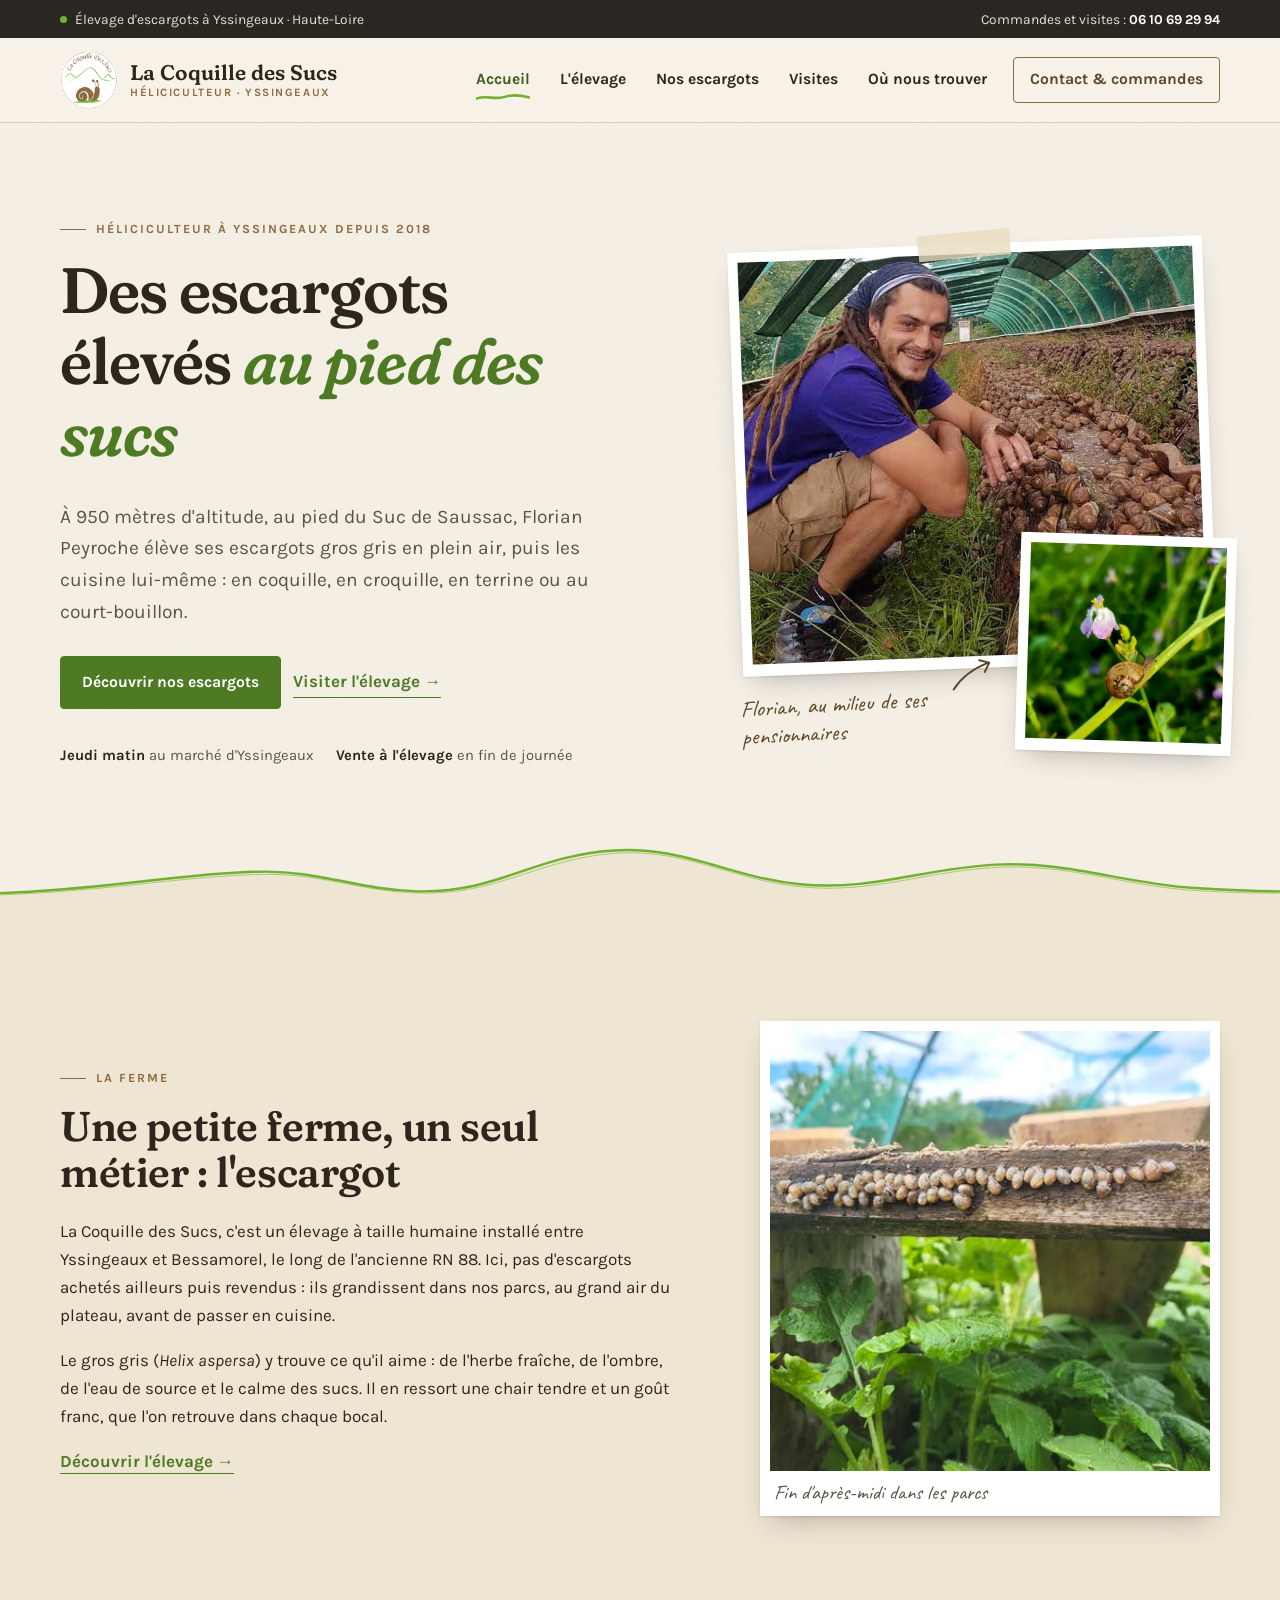
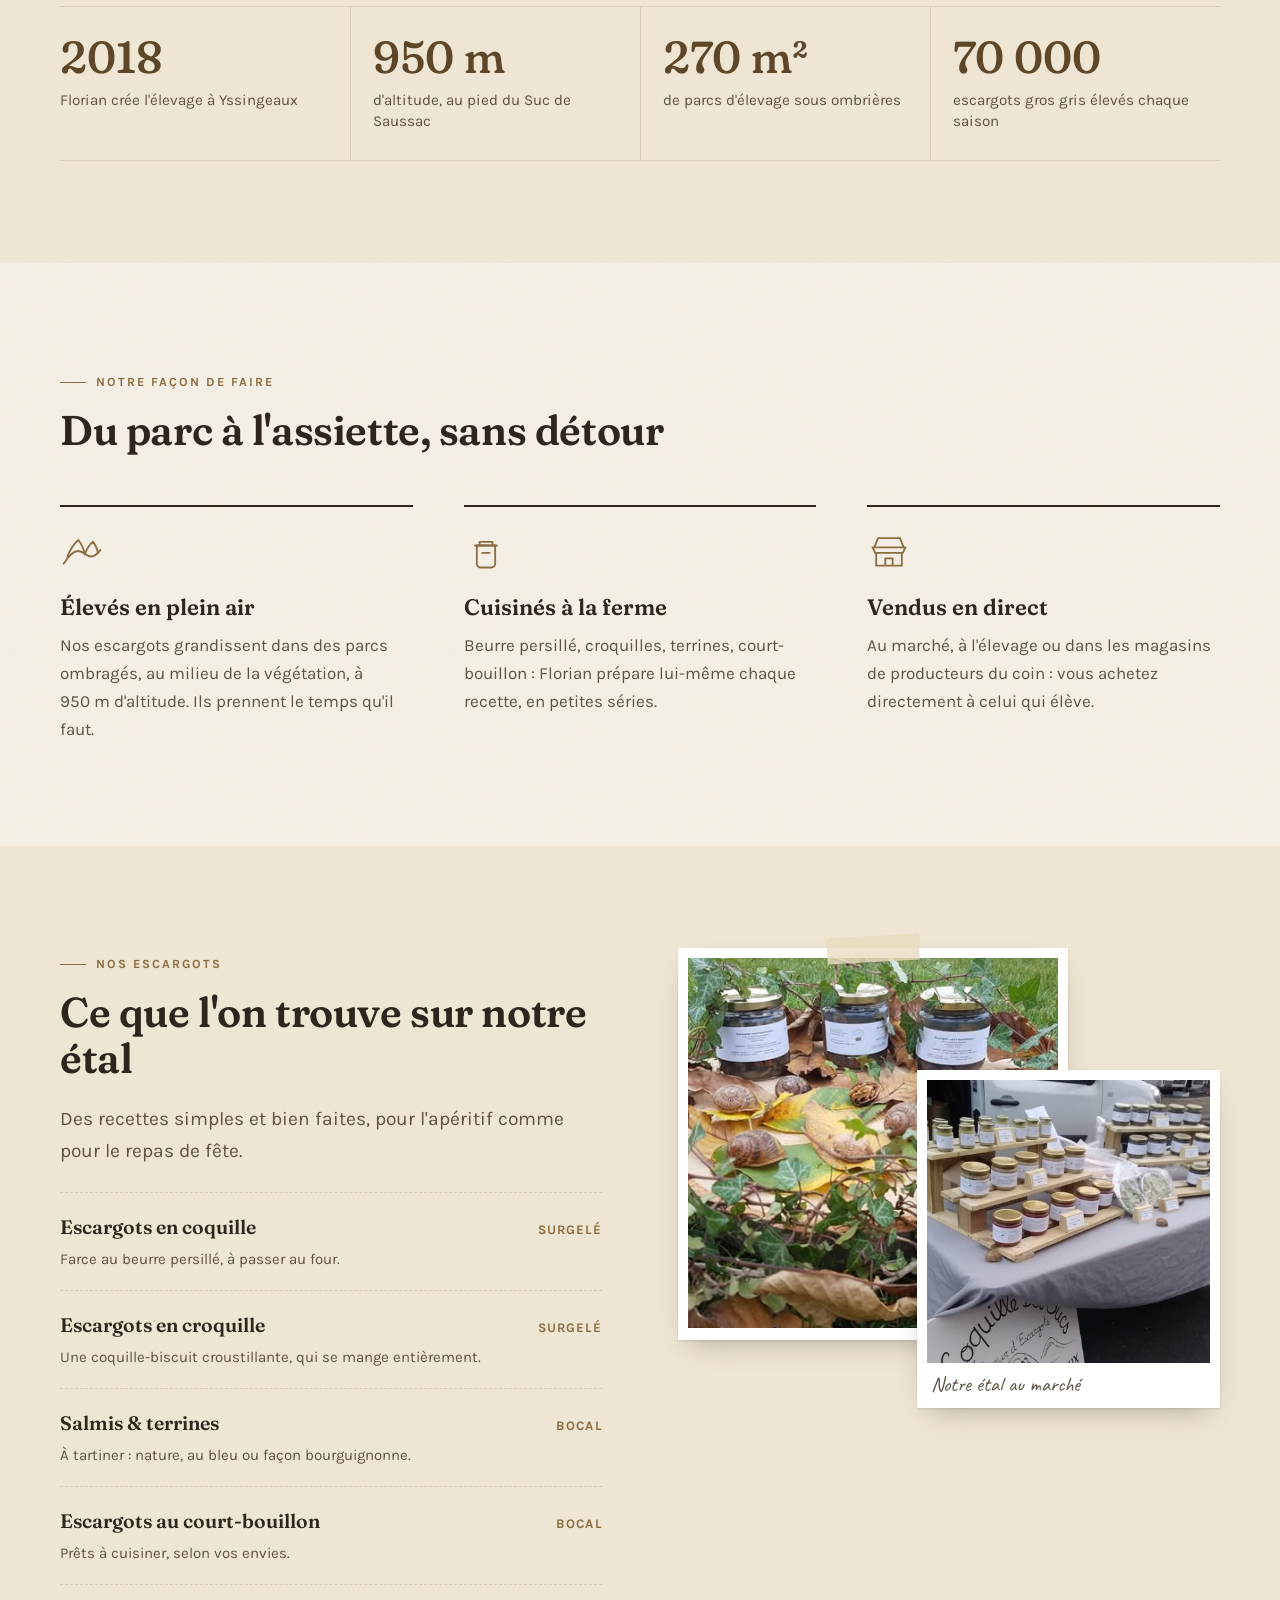
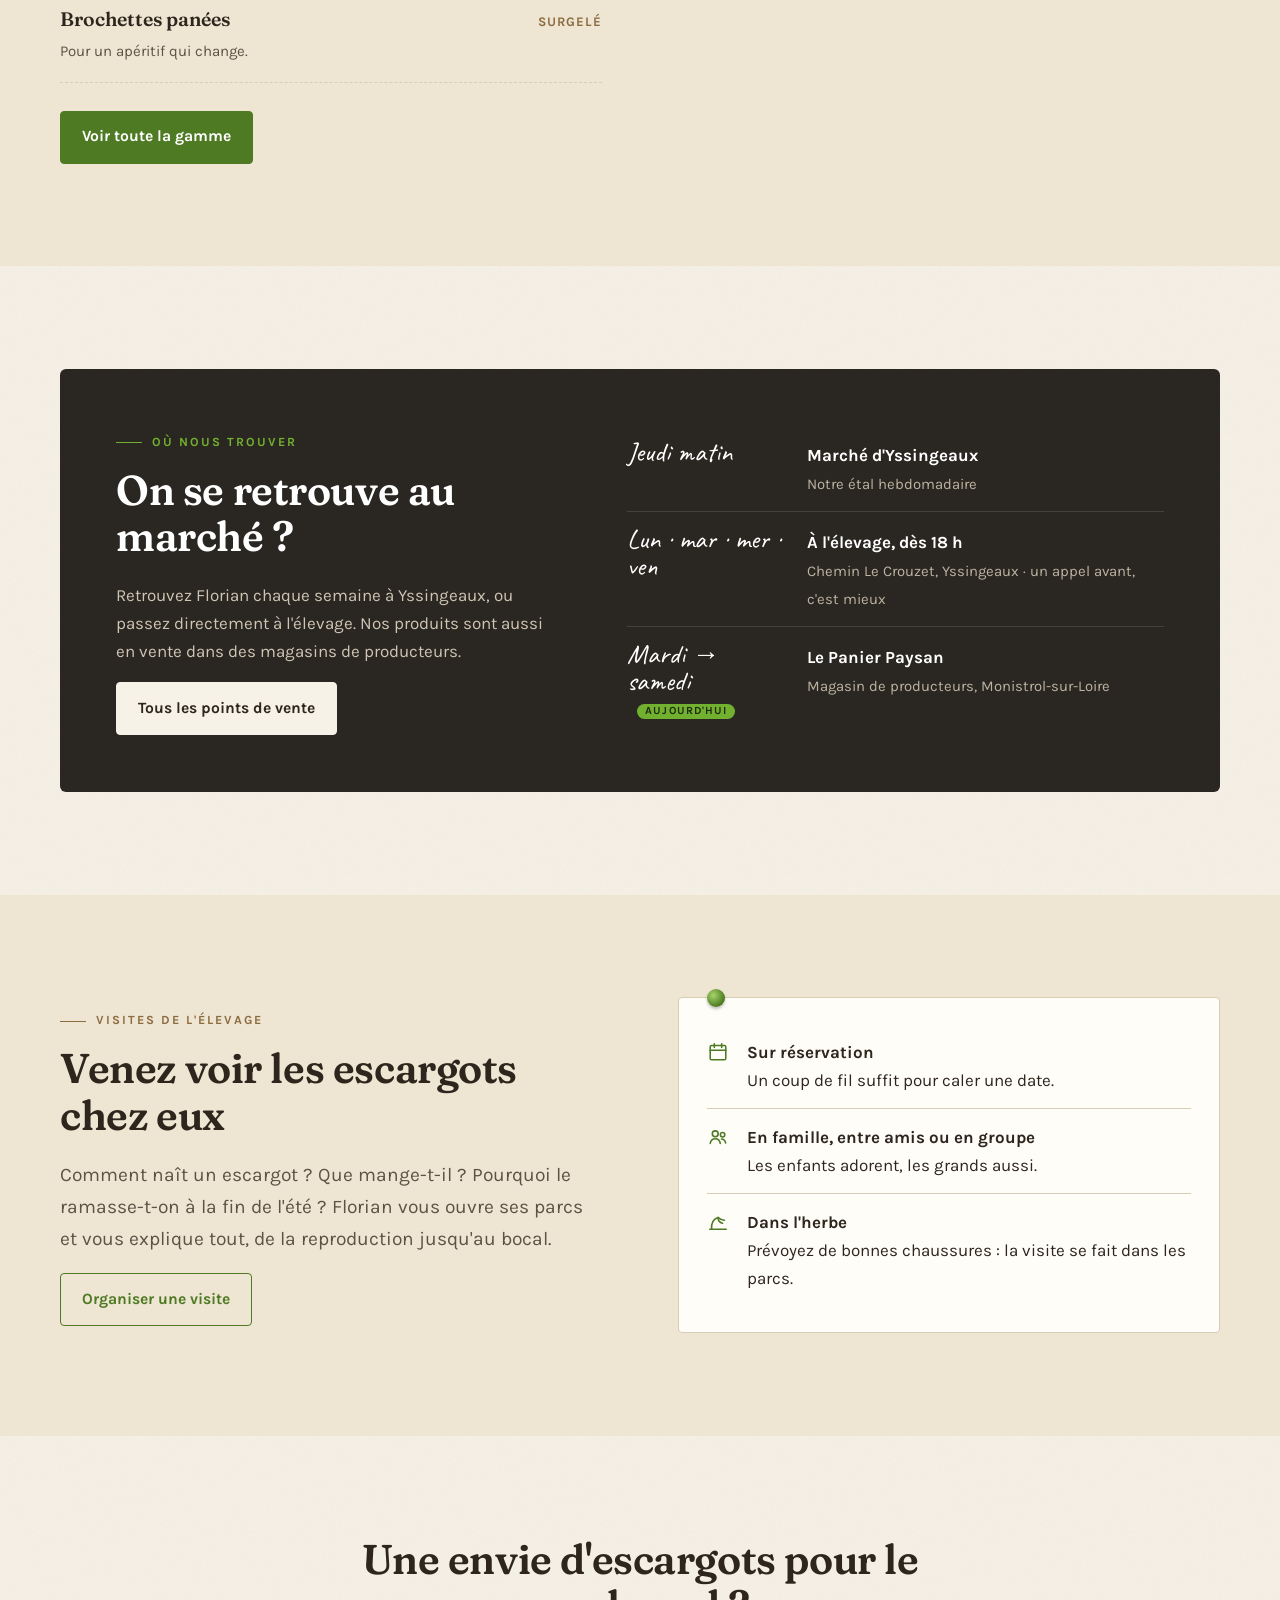
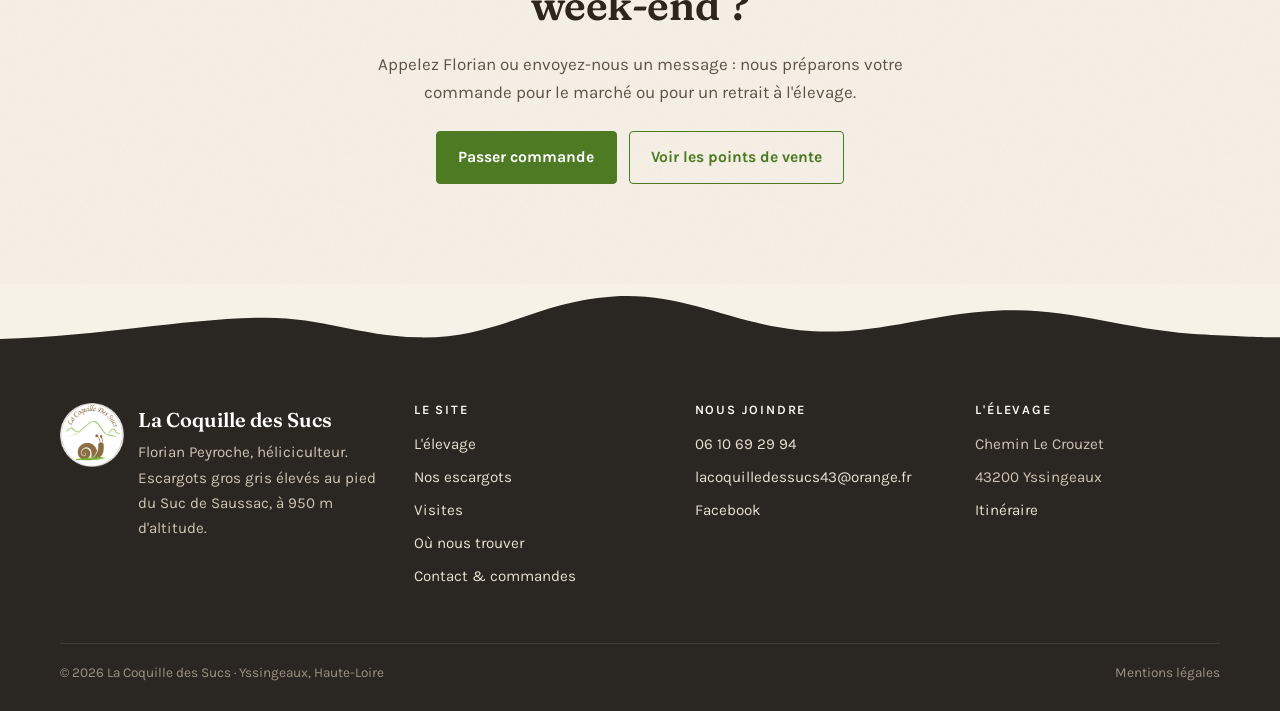
==== index.html @ e362fea5 "Nouveau site de La Coquille des Sucs (ébauche) Site statique multi-pages : accueil, élevage, produit" ====
<!DOCTYPE html>
<html lang="fr" class="no-js">
<head>
  <meta charset="utf-8">
  <meta name="viewport" content="width=device-width, initial-scale=1">
  <title>La Coquille des Sucs · Élevage d'escargots à Yssingeaux</title>
  <meta name="description" content="Escargots gros gris élevés en plein air au pied du Suc de Saussac (Haute-Loire) et cuisinés à la ferme par Florian Peyroche : coquilles, croquilles, terrines, court-bouillon.">
  <!-- ÉBAUCHE : la ligne suivante empêche Google d'indexer le site pendant la préparation.
       À supprimer sur toutes les pages le jour de la mise en ligne (voir README). -->
  <meta name="robots" content="noindex, nofollow">
  <meta name="theme-color" content="#f7f2e8">
  <meta property="og:type" content="website">
  <meta property="og:locale" content="fr_FR">
  <meta property="og:site_name" content="La Coquille des Sucs">
  <meta property="og:title" content="La Coquille des Sucs · Élevage d'escargots à Yssingeaux">
  <meta property="og:description" content="Escargots gros gris élevés en plein air au pied du Suc de Saussac (Haute-Loire) et cuisinés à la ferme par Florian Peyroche : coquilles, croquilles, terrines, court-bouillon.">
  <meta property="og:image" content="assets/img/florian-parc.jpg">
  <link rel="icon" type="image/png" href="assets/img/favicon.png">
  <link rel="apple-touch-icon" href="assets/img/logo-180.png">
  <link rel="preconnect" href="https://fonts.googleapis.com">
  <link rel="preconnect" href="https://fonts.gstatic.com" crossorigin>
  <link href="https://fonts.googleapis.com/css2?family=Caveat:wght@500;600&family=Fraunces:ital,opsz,wght,SOFT,WONK@0,9..144,400..700,0..100,0..1;1,9..144,400..700,0..100,0..1&family=Karla:wght@400;500;700&display=swap" rel="stylesheet">
  <link rel="stylesheet" href="assets/css/style.css">
  <script type="application/ld+json">
  {
    "@context": "https://schema.org",
    "@type": "LocalBusiness",
    "name": "La Coquille des Sucs",
    "description": "Élevage d'escargots gros gris (Helix aspersa) et préparations artisanales, au pied du Suc de Saussac.",
    "founder": "Florian Peyroche",
    "telephone": "+33610692994",
    "email": "lacoquilledessucs43@orange.fr",
    "image": "assets/img/florian-parc.jpg",
    "address": {
      "@type": "PostalAddress",
      "streetAddress": "Chemin Le Crouzet",
      "postalCode": "43200",
      "addressLocality": "Yssingeaux",
      "addressRegion": "Haute-Loire",
      "addressCountry": "FR"
    },
    "sameAs": ["https://www.facebook.com/coquille.dessucs.5"]
  }
  </script>
</head>
<body>
  <a class="skip-link" href="#contenu">Aller au contenu</a>

  <div class="topbar">
    <div class="wrap">
      <span class="topbar__lead"><span class="topbar__dot" aria-hidden="true"></span>Élevage d'escargots à Yssingeaux · Haute-Loire</span>
      <span><span class="topbar__extra">Commandes et visites : </span><span class="topbar__mob">Appeler Florian : </span><a href="tel:+33610692994">06 10 69 29 94</a></span>
    </div>
  </div>

  <header class="site-header">
    <div class="wrap">
      <a class="brand" href="index.html" aria-label="La Coquille des Sucs, retour à l'accueil">
        <img src="assets/img/logo-180.png" alt="" width="58" height="58">
        <span class="brand__name">La Coquille des Sucs<small>Héliciculteur · Yssingeaux</small></span>
      </a>
      <button class="nav-toggle" type="button" aria-expanded="false" aria-controls="main-nav"><span aria-hidden="true"></span>Menu</button>
      <nav class="main-nav" id="main-nav" aria-label="Navigation principale">
        <button class="nav-close" type="button">Fermer ✕</button>
        <ul>
          <li><a href="index.html" aria-current="page">Accueil</a></li>
          <li><a href="elevage.html">L'élevage</a></li>
          <li><a href="produits.html">Nos escargots</a></li>
          <li><a href="visites.html">Visites</a></li>
          <li><a href="points-de-vente.html">Où nous trouver</a></li>
          <li><a class="nav-cta" href="contact.html">Contact &amp; commandes</a></li>
        </ul>
      </nav>
    </div>
  </header>

  <main id="contenu">
    <section class="home-hero">
      <div class="wrap">
        <div>
          <span class="eyebrow">Héliciculteur à Yssingeaux depuis 2018</span>
          <h1>Des escargots élevés <em>au pied des sucs</em></h1>
          <p class="lead">À 950&nbsp;mètres d'altitude, au pied du Suc de Saussac, Florian Peyroche élève ses escargots gros gris en plein air, puis les cuisine lui-même&nbsp;: en coquille, en croquille, en terrine ou au court-bouillon.</p>
          <div class="home-hero__actions">
            <a class="btn" href="produits.html">Découvrir nos escargots</a>
            <a class="link-arrow" href="visites.html">Visiter l'élevage</a>
          </div>
          <div class="home-hero__meta">
            <span><strong>Jeudi matin</strong> au marché d'Yssingeaux</span>
            <span><strong>Vente à l'élevage</strong> en fin de journée</span>
          </div>
        </div>
        <div class="hero-visual">
          <figure class="photo photo--main photo--tape photo--tilt-l">
            <img src="assets/img/florian-parc.jpg" alt="Florian Peyroche accroupi près d'une planche couverte d'escargots, dans un parc d'élevage sous filet d'ombrage" width="900" height="795">
          </figure>
          <figure class="photo photo--small photo--tilt-r">
            <img src="assets/img/escargot-fleur.jpg" alt="Un escargot gros gris sur une tige fleurie" width="414" height="414" loading="lazy">
          </figure>
          <p class="hand hand-note">Florian, au milieu de ses pensionnaires</p>
        </div>
      </div>
      <svg class="ridge ridge--deep" viewBox="0 0 1440 90" preserveAspectRatio="none" aria-hidden="true">
          <path class="fill" d="M0 62 C120 58 200 40 290 38 C360 36 400 58 470 60 C560 62 600 20 690 14 C770 9 820 44 900 52 C980 60 1040 34 1120 30 C1200 26 1260 50 1340 56 C1390 59 1420 60 1440 60 L1440 90 L0 90 Z"/>
          <path d="M0 62 C120 58 200 40 290 38 C360 36 400 58 470 60 C560 62 600 20 690 14 C770 9 820 44 900 52 C980 60 1040 34 1120 30 C1200 26 1260 50 1340 56 C1390 59 1420 60 1440 60" fill="none" stroke="currentColor" stroke-width="2.4" stroke-linecap="round" vector-effect="non-scaling-stroke"/>
          <path d="M0 64 C130 59 205 43 292 41 C362 39 402 60 472 62 C562 64 604 24 692 17 C772 12 822 47 902 55 C982 63 1042 37 1122 33 C1202 29 1262 53 1342 59 C1392 62 1422 62 1440 62" fill="none" stroke="currentColor" stroke-width="1" stroke-linecap="round" opacity=".55" vector-effect="non-scaling-stroke"/>
        </svg>
    </section>

    <section class="section section--deep">
      <div class="wrap">
        <div class="split split--wide-text">
          <div class="prose reveal">
            <span class="eyebrow">La ferme</span>
            <h2>Une petite ferme, un seul métier&nbsp;: l'escargot</h2>
            <p>La Coquille des Sucs, c'est un élevage à taille humaine installé entre Yssingeaux et Bessamorel, le long de l'ancienne RN&nbsp;88. Ici, pas d'escargots achetés ailleurs puis revendus&nbsp;: ils grandissent dans nos parcs, au grand air du plateau, avant de passer en cuisine.</p>
            <p>Le gros gris (<i>Helix aspersa</i>) y trouve ce qu'il aime&nbsp;: de l'herbe fraîche, de l'ombre, de l'eau de source et le calme des sucs. Il en ressort une chair tendre et un goût franc, que l'on retrouve dans chaque bocal.</p>
            <a class="link-arrow" href="elevage.html">Découvrir l'élevage</a>
          </div>
          <figure class="photo photo--tilt-r reveal">
            <img src="assets/img/parc-planche.jpg" alt="Une rangée d'escargots alignés sur une planche de bois, au-dessus de la végétation du parc" width="414" height="414" loading="lazy">
            <figcaption>Fin d'après-midi dans les parcs</figcaption>
          </figure>
        </div>

        <div class="facts reveal" style="margin-top: clamp(48px, 7vw, 90px)">
          <div class="fact"><span class="fact__num">2018</span><span class="fact__label">Florian crée l'élevage à Yssingeaux</span></div>
          <div class="fact"><span class="fact__num">950&nbsp;m</span><span class="fact__label">d'altitude, au pied du Suc de Saussac</span></div>
          <div class="fact"><span class="fact__num">270&nbsp;m²</span><span class="fact__label">de parcs d'élevage sous ombrières</span></div>
          <div class="fact"><span class="fact__num">70&nbsp;000</span><span class="fact__label">escargots gros gris élevés chaque saison</span></div>
        </div>
      </div>
    </section>

    <section class="section">
      <div class="wrap">
        <div class="section__head">
          <span class="eyebrow">Notre façon de faire</span>
          <h2>Du parc à l'assiette, sans détour</h2>
        </div>
        <div class="pillars">
          <article class="pillar reveal">
            <svg class="pillar__icon" viewBox="0 0 48 48" fill="none" stroke="currentColor" stroke-width="2" stroke-linecap="round" stroke-linejoin="round" aria-hidden="true"><path d="M4 38c6-10 11-14 16-14 6 0 8 6 14 6 4 0 7-3 10-7"/><path d="M8 30c3-7 7-14 12-18 4 5 6 10 7 16M27 28c2-6 5-11 9-14 3 4 5 8 5 12"/></svg>
            <h3>Élevés en plein air</h3>
            <p>Nos escargots grandissent dans des parcs ombragés, au milieu de la végétation, à 950&nbsp;m d'altitude. Ils prennent le temps qu'il faut.</p>
          </article>
          <article class="pillar reveal">
            <svg class="pillar__icon" viewBox="0 0 48 48" fill="none" stroke="currentColor" stroke-width="2" stroke-linecap="round" stroke-linejoin="round" aria-hidden="true"><path d="M14 18h20v20a4 4 0 0 1-4 4H18a4 4 0 0 1-4-4z"/><path d="M12 18h24M17 18v-4h14v4M20 26h8"/></svg>
            <h3>Cuisinés à la ferme</h3>
            <p>Beurre persillé, croquilles, terrines, court-bouillon&nbsp;: Florian prépare lui-même chaque recette, en petites séries.</p>
          </article>
          <article class="pillar reveal">
            <svg class="pillar__icon" viewBox="0 0 48 48" fill="none" stroke="currentColor" stroke-width="2" stroke-linecap="round" stroke-linejoin="round" aria-hidden="true"><path d="M6 20h36l-3 6H9z"/><path d="M10 26v14h28V26M8 20l4-10h24l4 10M20 40v-8h8v8"/></svg>
            <h3>Vendus en direct</h3>
            <p>Au marché, à l'élevage ou dans les magasins de producteurs du coin&nbsp;: vous achetez directement à celui qui élève.</p>
          </article>
        </div>
      </div>
    </section>

    <section class="section section--deep">
      <div class="wrap showcase">
        <div class="reveal">
          <span class="eyebrow">Nos escargots</span>
          <h2>Ce que l'on trouve sur notre étal</h2>
          <p class="lead" style="margin-bottom:1.6rem">Des recettes simples et bien faites, pour l'apéritif comme pour le repas de fête.</p>
          <ul class="showcase__list">
            <li><strong>Escargots en coquille</strong><em>Surgelé</em><span>Farce au beurre persillé, à passer au four.</span></li>
            <li><strong>Escargots en croquille</strong><em>Surgelé</em><span>Une coquille-biscuit croustillante, qui se mange entièrement.</span></li>
            <li><strong>Salmis &amp; terrines</strong><em>Bocal</em><span>À tartiner&nbsp;: nature, au bleu ou façon bourguignonne.</span></li>
            <li><strong>Escargots au court-bouillon</strong><em>Bocal</em><span>Prêts à cuisiner, selon vos envies.</span></li>
            <li><strong>Brochettes panées</strong><em>Surgelé</em><span>Pour un apéritif qui change.</span></li>
          </ul>
          <a class="btn" href="produits.html">Voir toute la gamme</a>
        </div>
        <div class="showcase__photos">
          <figure class="photo photo--tilt-l photo--tape reveal">
            <img src="assets/img/bocaux-automne.jpg" alt="Trois bocaux d'escargots posés sur des feuilles d'automne et du lierre, entourés de coquilles" width="414" height="414" loading="lazy">
          </figure>
          <figure class="photo photo--tilt-r reveal">
            <img src="assets/img/stand-marche.jpg" alt="L'étal de la Coquille des Sucs au marché : étagères en bois garnies de bocaux étiquetés" width="414" height="414" loading="lazy">
            <figcaption>Notre étal au marché</figcaption>
          </figure>
        </div>
      </div>
    </section>

    <section class="section">
      <div class="wrap">
        <div class="slate reveal">
          <div>
            <span class="eyebrow">Où nous trouver</span>
            <h2>On se retrouve au marché&nbsp;?</h2>
            <p>Retrouvez Florian chaque semaine à Yssingeaux, ou passez directement à l'élevage. Nos produits sont aussi en vente dans des magasins de producteurs.</p>
            <a class="btn btn--light" href="points-de-vente.html">Tous les points de vente</a>
          </div>
          <ul class="slate__rows">
            <li data-day="4"><span class="slate__day">Jeudi matin</span><span class="slate__place"><strong>Marché d'Yssingeaux</strong><span>Notre étal hebdomadaire</span></span></li>
            <li data-day="1,2,3,5"><span class="slate__day">Lun · mar · mer · ven</span><span class="slate__place"><strong>À l'élevage, dès 18&nbsp;h</strong><span>Chemin Le Crouzet, Yssingeaux · un appel avant, c'est mieux</span></span></li>
            <li data-day="2,3,4,5,6"><span class="slate__day">Mardi → samedi</span><span class="slate__place"><strong>Le Panier Paysan</strong><span>Magasin de producteurs, Monistrol-sur-Loire</span></span></li>
          </ul>
        </div>
      </div>
    </section>

    <section class="section section--deep">
      <div class="wrap split">
        <div class="reveal">
          <span class="eyebrow">Visites de l'élevage</span>
          <h2>Venez voir les escargots chez eux</h2>
          <p class="lead">Comment naît un escargot&nbsp;? Que mange-t-il&nbsp;? Pourquoi le ramasse-t-on à la fin de l'été&nbsp;? Florian vous ouvre ses parcs et vous explique tout, de la reproduction jusqu'au bocal.</p>
          <a class="btn btn--ghost" href="visites.html">Organiser une visite</a>
        </div>
        <div class="note-card note-card--pin reveal">
          <ul class="info-list">
            <li><svg viewBox="0 0 24 24" fill="none" stroke="currentColor" stroke-width="1.7" stroke-linecap="round" stroke-linejoin="round" aria-hidden="true"><rect x="3.5" y="5" width="17" height="15.5" rx="1.5"/><path d="M3.5 10h17M8 3v4M16 3v4"/></svg><div><strong>Sur réservation</strong>Un coup de fil suffit pour caler une date.</div></li>
            <li><svg viewBox="0 0 24 24" fill="none" stroke="currentColor" stroke-width="1.7" stroke-linecap="round" stroke-linejoin="round" aria-hidden="true"><circle cx="9" cy="8.5" r="3.2"/><path d="M3.5 19c.6-3.2 2.8-5 5.5-5s4.9 1.8 5.5 5"/><circle cx="17" cy="9.5" r="2.4"/><path d="M15.8 14.2c2.3.1 4 1.6 4.6 4.3"/></svg><div><strong>En famille, entre amis ou en groupe</strong>Les enfants adorent, les grands aussi.</div></li>
            <li><svg viewBox="0 0 24 24" fill="none" stroke="currentColor" stroke-width="1.7" stroke-linecap="round" stroke-linejoin="round" aria-hidden="true"><path d="M3 20h18M5 20c-.6-6 1.4-11 7-13 2.4 2.2 4.8 3 7 3"/><path d="M12 7c0 3 1.8 5.5 5 6.3"/></svg><div><strong>Dans l'herbe</strong>Prévoyez de bonnes chaussures&nbsp;: la visite se fait dans les parcs.</div></li>
          </ul>
        </div>
      </div>
    </section>

    <section class="cta-band">
      <div class="wrap">
        <h2>Une envie d'escargots pour le week-end&nbsp;?</h2>
        <p>Appelez Florian ou envoyez-nous un message&nbsp;: nous préparons votre commande pour le marché ou pour un retrait à l'élevage.</p>
        <div class="actions">
          <a class="btn" href="contact.html">Passer commande</a>
          <a class="btn btn--ghost" href="points-de-vente.html">Voir les points de vente</a>
        </div>
      </div>
    </section>
  </main>

  <footer class="site-footer">
    <svg class="ridge ridge--basalt" viewBox="0 0 1440 90" preserveAspectRatio="none" aria-hidden="true">
      <path class="fill" d="M0 62 C120 58 200 40 290 38 C360 36 400 58 470 60 C560 62 600 20 690 14 C770 9 820 44 900 52 C980 60 1040 34 1120 30 C1200 26 1260 50 1340 56 C1390 59 1420 60 1440 60 L1440 90 L0 90 Z"/>
    </svg>
    <div class="wrap">
      <div class="site-footer__grid">
        <div class="site-footer__brand">
          <img src="assets/img/logo-180.png" alt="" width="64" height="64" loading="lazy">
          <p><strong>La Coquille des Sucs</strong>Florian Peyroche, héliciculteur.<br>Escargots gros gris élevés au pied du Suc de Saussac, à 950&nbsp;m d'altitude.</p>
        </div>
        <div>
          <h4>Le site</h4>
          <ul>
            <li><a href="elevage.html">L'élevage</a></li>
            <li><a href="produits.html">Nos escargots</a></li>
            <li><a href="visites.html">Visites</a></li>
            <li><a href="points-de-vente.html">Où nous trouver</a></li>
            <li><a href="contact.html">Contact &amp; commandes</a></li>
          </ul>
        </div>
        <div>
          <h4>Nous joindre</h4>
          <ul>
            <li><a href="tel:+33610692994">06 10 69 29 94</a></li>
            <li><a href="mailto:lacoquilledessucs43@orange.fr">lacoquilledessucs43@orange.fr</a></li>
            <li><a href="https://www.facebook.com/coquille.dessucs.5" target="_blank" rel="noopener">Facebook</a></li>
          </ul>
        </div>
        <div>
          <h4>L'élevage</h4>
          <ul>
            <li>Chemin Le Crouzet</li>
            <li>43200 Yssingeaux</li>
            <li><a href="https://www.google.com/maps/search/?api=1&query=Chemin+Le+Crouzet+43200+Yssingeaux" target="_blank" rel="noopener">Itinéraire</a></li>
          </ul>
        </div>
      </div>
    </div>
    <div class="wrap site-footer__bottom">
      <span>© <span data-year>2026</span> La Coquille des Sucs · Yssingeaux, Haute-Loire</span>
      <a href="mentions-legales.html">Mentions légales</a>
    </div>
  </footer>

  <script src="assets/js/main.js"></script>
</body>
</html>
---- assets/css/style.css ----
/* ==========================================================================
   La Coquille des Sucs — feuille de style
   --------------------------------------------------------------------------
   Pour changer une couleur sur tout le site, modifiez simplement les
   variables ci-dessous (bloc :root). Les couleurs viennent du logo :
   le brun de l'escargot et le vert de l'herbe.
   ========================================================================== */

:root {
  --paper: #f7f2e8;        /* fond principal, papier crème */
  --paper-deep: #efe5d3;   /* fond des sections alternées */
  --card: #fffdf8;
  --ink: #2e261d;          /* texte */
  --ink-soft: #5d5245;
  --brown: #8c6d42;        /* brun du logo */
  --brown-deep: #5e4628;
  --green: #72b12f;        /* vert du logo (décor) */
  --moss: #4d7a22;         /* vert lisible pour le texte et les boutons */
  --moss-deep: #3a5d19;
  --basalt: #2a2722;       /* pied de page, comme la pierre des sucs */
  --line: #d9ccb6;

  --serif: "Fraunces", Georgia, "Times New Roman", serif;
  --sans: "Karla", "Helvetica Neue", Arial, sans-serif;
  --hand: "Caveat", "Segoe Print", cursive;

  --wrap: 1160px;
  --radius: 4px;
}

/* ---------- Bases ---------- */

*, *::before, *::after { box-sizing: border-box; }

html { -webkit-text-size-adjust: 100%; }

body {
  margin: 0;
  font-family: var(--sans);
  font-size: 1.0625rem;
  line-height: 1.65;
  color: var(--ink);
  background-color: var(--paper);
  /* léger grain de papier */
  background-image: url("data:image/svg+xml,%3Csvg xmlns='http://www.w3.org/2000/svg' width='220' height='220'%3E%3Cfilter id='n'%3E%3CfeTurbulence type='fractalNoise' baseFrequency='.85' numOctaves='3' stitchTiles='stitch'/%3E%3CfeColorMatrix values='0 0 0 0 0.35 0 0 0 0 0.27 0 0 0 0 0.16 0 0 0 .07 0'/%3E%3C/filter%3E%3Crect width='100%25' height='100%25' filter='url(%23n)'/%3E%3C/svg%3E");
  overflow-x: hidden;
}

img { max-width: 100%; height: auto; display: block; }

a { color: var(--moss); text-underline-offset: 3px; text-decoration-thickness: 1px; }
a:hover { color: var(--moss-deep); }

h1, h2, h3, h4 {
  font-family: var(--serif);
  font-weight: 600;
  line-height: 1.12;
  margin: 0 0 .5em;
  color: var(--ink);
  font-variation-settings: "SOFT" 60, "WONK" 0;
}
h1 { font-size: clamp(2.3rem, 5.2vw, 4rem); letter-spacing: -.015em; }
h2 { font-size: clamp(1.75rem, 3.4vw, 2.6rem); letter-spacing: -.01em; }
h3 { font-size: 1.35rem; }

p { margin: 0 0 1em; }

.wrap { width: min(var(--wrap), 100% - 32px); margin-inline: auto; }

.visually-hidden {
  position: absolute !important; width: 1px; height: 1px; overflow: hidden;
  clip: rect(0 0 0 0); white-space: nowrap;
}

.skip-link {
  position: absolute; left: 12px; top: -60px; z-index: 100;
  background: var(--ink); color: var(--paper); padding: 8px 14px; border-radius: var(--radius);
}
.skip-link:focus { top: 12px; }

:focus-visible { outline: 2px solid var(--brown); outline-offset: 3px; }

/* Petit titre au-dessus des grands titres */
.eyebrow {
  display: inline-block;
  font-family: var(--sans);
  font-size: .78rem;
  font-weight: 700;
  letter-spacing: .16em;
  text-transform: uppercase;
  color: var(--brown);
  margin-bottom: .9rem;
}
.eyebrow::before {
  content: ""; display: inline-block; width: 26px; height: 1px;
  background: currentColor; vertical-align: middle; margin-right: 10px;
}

.hand { font-family: var(--hand); font-size: 1.45rem; line-height: 1.2; color: var(--brown-deep); }

.lead { font-size: 1.2rem; color: var(--ink-soft); max-width: 38em; }

/* ---------- Boutons ---------- */

.btn {
  display: inline-flex; align-items: center; gap: .55em;
  padding: .8em 1.35em;
  font-family: var(--sans); font-weight: 700; font-size: .98rem;
  text-decoration: none;
  border-radius: var(--radius);
  border: 1.5px solid var(--moss);
  background: var(--moss); color: #fff;
  transition: background .2s, color .2s, transform .2s;
}
.btn:hover { background: var(--moss-deep); border-color: var(--moss-deep); color: #fff; transform: translateY(-1px); }
.btn--ghost { background: transparent; color: var(--moss); }
.btn--ghost:hover { background: var(--moss); color: #fff; }
.btn--light { background: var(--paper); border-color: var(--paper); color: var(--ink); }
.btn--light:hover { background: #fff; border-color: #fff; color: var(--ink); }
.btn svg { width: 1.1em; height: 1.1em; flex: none; }

.link-arrow {
  font-weight: 700; text-decoration: none; color: var(--moss);
  border-bottom: 1.5px solid currentColor; padding-bottom: 2px;
}
.link-arrow::after { content: " →"; }

/* ==========================================================================
   En-tête et navigation
   ========================================================================== */

.topbar {
  background: var(--basalt);
  color: #e9e1d2;
  font-size: .86rem;
}
.topbar .wrap {
  display: flex; justify-content: space-between; align-items: center; gap: 16px;
  min-height: 38px;
}
.topbar a { white-space: nowrap; color: #fff; text-decoration: none; font-weight: 700; }
.topbar a:hover { text-decoration: underline; }
.topbar__mob { display: none; }
@media (max-width: 600px) { .topbar__mob { display: inline; } }
.topbar__dot { display: inline-block; width: 7px; height: 7px; border-radius: 50%; background: var(--green); margin-right: 8px; vertical-align: 1px; }

.site-header {
  position: sticky; top: 0; z-index: 50;
  background: rgba(247, 242, 232, .94);
  backdrop-filter: blur(6px);
  border-bottom: 1px solid var(--line);
}
.site-header .wrap {
  display: flex; align-items: center; justify-content: space-between; gap: 24px;
  min-height: 84px;
}

.brand { display: flex; align-items: center; gap: 12px; text-decoration: none; color: var(--ink); }
.brand img { width: 58px; height: 58px; }
.brand__name {
  font-family: var(--serif); font-size: 1.32rem; font-weight: 600; line-height: 1.05;
  font-variation-settings: "SOFT" 100, "WONK" 1;
}
.brand__name small {
  display: block; font-family: var(--sans); font-size: .7rem; font-weight: 700;
  letter-spacing: .14em; text-transform: uppercase; color: var(--brown); margin-top: 4px;
}

.main-nav ul { list-style: none; margin: 0; padding: 0; display: flex; gap: 6px; align-items: center; }
.main-nav a {
  position: relative; display: block;
  padding: 10px 12px;
  font-weight: 700; font-size: .98rem;
  color: var(--ink); text-decoration: none;
}
.main-nav a::after {
  /* trait « fait main » sous le lien actif */
  content: ""; position: absolute; left: 12px; right: 12px; bottom: 2px; height: 8px;
  background: url("data:image/svg+xml,%3Csvg xmlns='http://www.w3.org/2000/svg' viewBox='0 0 100 8' preserveAspectRatio='none'%3E%3Cpath d='M1 5.5 C 20 2, 35 7, 52 4 S 85 2.5, 99 4.5' fill='none' stroke='%2372b12f' stroke-width='2.6' stroke-linecap='round'/%3E%3C/svg%3E") no-repeat center / 100% 100%;
  transform: scaleX(0); transform-origin: left; transition: transform .25s ease;
}
.main-nav a:hover::after, .main-nav a[aria-current="page"]::after { transform: scaleX(1); }
.main-nav a[aria-current="page"] { color: var(--moss-deep); }
.main-nav .nav-cta {
  margin-left: 8px; padding: 9px 16px;
  border: 1.5px solid var(--brown); border-radius: var(--radius); color: var(--brown-deep);
}
.main-nav .nav-cta::after { display: none; }
.main-nav .nav-cta:hover, .main-nav .nav-cta[aria-current="page"] { background: var(--brown); color: #fff; }

.nav-toggle {
  display: none;
  background: none; border: 1.5px solid var(--ink); border-radius: var(--radius);
  padding: 8px 12px; font: 700 .9rem var(--sans); color: var(--ink); cursor: pointer;
  align-items: center; gap: 8px;
}
.nav-toggle span { display: block; width: 18px; height: 2px; background: currentColor; position: relative; }
.nav-toggle span::before, .nav-toggle span::after { content: ""; position: absolute; left: 0; width: 18px; height: 2px; background: currentColor; }
.nav-toggle span::before { top: -6px; }
.nav-toggle span::after { top: 6px; }

@media (max-width: 1020px) {
  .topbar__extra { display: none; }
  .nav-toggle { display: inline-flex; }
  /* pas de flou sur mobile : il empêcherait le menu de couvrir tout l'écran */
  .site-header { backdrop-filter: none; background: var(--paper); }
  .site-header .wrap { min-height: 72px; }
  .brand img { width: 48px; height: 48px; }
  .main-nav {
    position: fixed; inset: 0 0 0 auto; width: min(340px, 86vw);
    background: var(--paper); border-left: 1px solid var(--line);
    padding: 90px 28px 28px;
    /* replié : masqué par la droite, sans dépasser de l'écran */
    clip-path: inset(0 0 0 100%);
    transition: clip-path .32s ease, visibility 0s .32s;
    visibility: hidden;
  }
  .main-nav.is-open { clip-path: inset(0 0 0 0); visibility: visible; transition: clip-path .32s ease; }
  .main-nav ul { flex-direction: column; align-items: stretch; gap: 0; }
  .main-nav a { padding: 14px 4px; font-size: 1.15rem; border-bottom: 1px solid var(--line); }
  .main-nav a::after { left: 4px; right: auto; width: 60px; }
  .main-nav .nav-cta { margin: 22px 0 0; text-align: center; border-bottom: 1.5px solid var(--brown); }
  .nav-close {
    position: absolute; top: 22px; right: 22px;
    background: none; border: 0; font: 700 .95rem var(--sans); color: var(--ink); cursor: pointer; padding: 8px;
  }
  body.nav-open::after {
    content: ""; position: fixed; inset: 0; background: rgba(42,39,34,.35); z-index: 40;
  }
}
@media (min-width: 1021px) { .nav-close { display: none; } }

/* ==========================================================================
   Décors : ligne des sucs (collines), ruban adhésif, photos
   ========================================================================== */

.ridge { display: block; width: 100%; height: auto; color: var(--green); }
.ridge--paper path.fill { fill: var(--paper); }
.ridge--deep path.fill { fill: var(--paper-deep); }
.ridge--basalt path.fill { fill: var(--basalt); }

.photo {
  position: relative; margin: 0;
  background: #fff; padding: 10px 10px 12px;
  box-shadow: 0 1px 2px rgba(46,38,29,.12), 0 12px 28px -12px rgba(46,38,29,.35);
}
.photo img { width: 100%; aspect-ratio: 1; object-fit: cover; }
.photo figcaption { font-family: var(--hand); font-size: 1.3rem; line-height: 1.1; color: var(--ink-soft); padding: 10px 4px 0; }
.photo--tilt-l { transform: rotate(-2.2deg); }
.photo--tilt-r { transform: rotate(1.8deg); }
.photo--tape::before {
  content: ""; position: absolute; top: -12px; left: 50%; width: 92px; height: 26px;
  transform: translateX(-50%) rotate(-3deg);
  background: rgba(232, 220, 190, .78);
  box-shadow: 0 1px 2px rgba(0,0,0,.08);
}

/* ==========================================================================
   Accueil — en-tête
   ========================================================================== */

.home-hero { padding: clamp(40px, 7vw, 90px) 0 0; position: relative; }
.home-hero .wrap {
  display: grid; grid-template-columns: 1.05fr .95fr; gap: clamp(32px, 6vw, 80px); align-items: center;
}
.home-hero h1 em {
  font-style: italic; color: var(--moss);
  font-variation-settings: "SOFT" 100, "WONK" 1;
}
.home-hero .lead { margin-bottom: 1.8rem; }
.home-hero__actions { display: flex; flex-wrap: wrap; gap: 12px; align-items: center; }
.home-hero__meta {
  margin-top: 2.2rem; display: flex; flex-wrap: wrap; gap: 8px 22px;
  font-size: .92rem; color: var(--ink-soft);
}
.home-hero__meta strong { color: var(--ink); }

.hero-visual { position: relative; padding: 10px 10px 0 30px; }
.hero-visual .photo--main img { aspect-ratio: 900 / 795; }
.hero-visual .photo--small {
  position: absolute; width: 42%; right: -14px; bottom: -6px;
}
.hero-visual .hand-note {
  position: relative; display: inline-block;
  margin: 22px 0 0 6px; max-width: 46%;
  transform: rotate(-3deg);
}
.hero-visual .hand-note::after {
  /* petite flèche dessinée vers la photo */
  content: ""; position: absolute; width: 46px; height: 34px; top: -26px; right: -38px;
  background: url("data:image/svg+xml,%3Csvg xmlns='http://www.w3.org/2000/svg' viewBox='0 0 46 34'%3E%3Cpath d='M4 31 C 12 20, 22 12, 40 6 M31 3 L41 6 L36 15' fill='none' stroke='%235e4628' stroke-width='2' stroke-linecap='round' stroke-linejoin='round'/%3E%3C/svg%3E") no-repeat;
}

.home-hero .ridge { margin-top: clamp(30px, 6vw, 70px); }

@media (max-width: 860px) {
  .home-hero .wrap { grid-template-columns: 1fr; }
  .hero-visual { max-width: 520px; margin: 0 auto; padding-left: 12px; }
  .hero-visual .photo--small { right: -4px; }
}

/* ==========================================================================
   En-tête des pages intérieures
   ========================================================================== */

.page-hero { padding: clamp(40px, 6vw, 80px) 0 0; }
.page-hero .wrap { display: grid; grid-template-columns: 1.3fr .7fr; gap: 48px; align-items: end; }
.page-hero h1 { max-width: 14ch; }
.page-hero .lead { margin-bottom: 0; }
.page-hero__aside { padding-bottom: 8px; }
.page-hero .ridge { margin-top: clamp(28px, 5vw, 56px); }
@media (max-width: 860px) {
  .page-hero .wrap { grid-template-columns: 1fr; gap: 24px; }
}

.crumbs { font-size: .85rem; color: var(--ink-soft); margin-bottom: 1.4rem; }
.crumbs a { color: var(--ink-soft); }

/* ==========================================================================
   Sections
   ========================================================================== */

.section { padding: clamp(56px, 8vw, 110px) 0; }
.section--deep { background: var(--paper-deep); }
.section--tight { padding: clamp(40px, 5vw, 64px) 0; }
.section__head { max-width: 640px; margin-bottom: clamp(32px, 4vw, 52px); }
.section__head--center { margin-inline: auto; text-align: center; }

.split { display: grid; grid-template-columns: 1fr 1fr; gap: clamp(32px, 6vw, 88px); align-items: center; }
.split--wide-text { grid-template-columns: 1.15fr .85fr; }
.split--reverse > :first-child { order: 2; }
@media (max-width: 860px) {
  .split, .split--wide-text { grid-template-columns: 1fr; }
  .split--reverse > :first-child { order: 0; }
}

.prose p { max-width: 36em; }
.prose h3 { margin-top: 1.6em; }

/* Chiffres clés */
.facts {
  display: grid; grid-template-columns: repeat(4, 1fr);
  border-top: 1px solid var(--line); border-bottom: 1px solid var(--line);
}
.fact { padding: 28px 22px; border-left: 1px solid var(--line); }
.fact:first-child { border-left: 0; padding-left: 0; }
.fact__num {
  display: block; font-family: var(--serif); font-size: clamp(2rem, 3.6vw, 2.8rem); font-weight: 500;
  color: var(--brown-deep); line-height: 1; margin-bottom: 10px;
  font-variation-settings: "SOFT" 100, "WONK" 1;
}
.fact__label { font-size: .95rem; color: var(--ink-soft); line-height: 1.4; display: block; }
@media (max-width: 860px) {
  .facts { grid-template-columns: 1fr 1fr; }
  .fact:nth-child(3) { border-left: 0; padding-left: 0; }
  .fact:nth-child(n+3) { border-top: 1px solid var(--line); }
}

/* Trois engagements, page d'accueil */
.pillars { display: grid; grid-template-columns: repeat(3, 1fr); gap: clamp(24px, 4vw, 56px); counter-reset: pillar; }
.pillar { position: relative; padding-top: 22px; border-top: 2px solid var(--ink); }
.pillar h3 { font-size: 1.4rem; }
.pillar p { color: var(--ink-soft); margin: 0; }
.pillar__icon { width: 44px; height: 44px; color: var(--brown); margin-bottom: 14px; }
@media (max-width: 860px) { .pillars { grid-template-columns: 1fr; } }

/* Mise en avant des produits sur l'accueil */
.showcase { display: grid; grid-template-columns: 1fr 1fr; gap: clamp(32px, 6vw, 88px); align-items: start; }
.showcase__list { list-style: none; margin: 0 0 28px; padding: 0; }
.showcase__list li {
  display: grid; grid-template-columns: 1fr auto; gap: 4px 20px; align-items: baseline;
  padding: 18px 0; border-bottom: 1px dashed var(--line);
}
.showcase__list li:first-child { border-top: 1px dashed var(--line); }
.showcase__list strong { font-family: var(--serif); font-size: 1.22rem; font-weight: 600; }
.showcase__list span { color: var(--ink-soft); font-size: .94rem; grid-column: 1; }
.showcase__list em { font-style: normal; font-size: .82rem; font-weight: 700; letter-spacing: .08em; text-transform: uppercase; color: var(--brown); grid-column: 2; grid-row: 1; }
.showcase__photos { position: relative; min-height: 460px; }
.showcase__photos .photo:first-child { width: 72%; }
.showcase__photos .photo:last-child { width: 56%; position: absolute; right: 0; bottom: 0; }
@media (max-width: 860px) {
  .showcase { grid-template-columns: 1fr; }
  .showcase__photos { min-height: 0; max-width: 480px; padding-bottom: 38%; }
}

/* Bandeau « où nous trouver » (ardoise de marché) */
.slate {
  background: var(--basalt); color: #ece4d6;
  border-radius: 6px;
  padding: clamp(28px, 5vw, 56px);
  display: grid; grid-template-columns: 1fr 1.2fr; gap: clamp(28px, 5vw, 64px); align-items: center;
  position: relative; overflow: hidden;
}
.slate h2, .slate h3 { color: #fff; }
.slate p { color: #cfc5b4; }
.slate .eyebrow { color: var(--green); }
.slate__rows { list-style: none; margin: 0; padding: 0; }
.slate__rows li {
  display: grid; grid-template-columns: 9.5em 1fr; gap: 18px; align-items: baseline;
  padding: 14px 0; border-bottom: 1px solid rgba(255,255,255,.12);
}
.slate__rows li:last-child { border-bottom: 0; }
.slate__day { font-family: var(--hand); font-size: 1.7rem; line-height: 1; color: #fff; }
.slate__place strong { display: block; color: #fff; font-weight: 700; }
.slate__place span { font-size: .93rem; color: #bdb3a2; }
@media (max-width: 860px) {
  .slate { grid-template-columns: 1fr; }
  .slate__rows li { grid-template-columns: 1fr; gap: 2px; }
}

/* Citation / encart */
.note-card {
  background: var(--card); border: 1px solid var(--line); border-radius: var(--radius);
  padding: 26px 28px; position: relative;
}
.note-card--pin::before {
  content: ""; position: absolute; top: -9px; left: 28px; width: 18px; height: 18px; border-radius: 50%;
  background: radial-gradient(circle at 35% 35%, #a6d46a, var(--moss) 70%);
  box-shadow: 0 2px 3px rgba(0,0,0,.25);
}
.note-card h3 { margin-bottom: .35em; }
.note-card p:last-child { margin-bottom: 0; }

/* Grande photo pleine largeur avec texte */
.feature-band {
  display: grid; grid-template-columns: .9fr 1.1fr; align-items: stretch;
  background: var(--card); border: 1px solid var(--line);
}
.feature-band__img { min-height: 340px; background-size: cover; background-position: center; }
.feature-band__body { padding: clamp(28px, 5vw, 60px); align-self: center; }
@media (max-width: 860px) { .feature-band { grid-template-columns: 1fr; } .feature-band__img { min-height: 260px; } }

/* ==========================================================================
   Page L'élevage
   ========================================================================== */

.timeline { list-style: none; margin: 0; padding: 0; position: relative; }
.timeline::before {
  content: ""; position: absolute; left: 31px; top: 10px; bottom: 10px; width: 0;
  border-left: 2px dashed var(--line);
}
.timeline li { position: relative; display: grid; grid-template-columns: 64px 1fr; gap: 24px; padding-bottom: 38px; }
.timeline li:last-child { padding-bottom: 0; }
.timeline__mark {
  width: 64px; height: 64px; border-radius: 50%;
  display: grid; place-items: center;
  background: var(--paper); border: 2px solid var(--brown);
  font-family: var(--serif); font-style: italic; font-size: 1.45rem; color: var(--brown-deep);
  position: relative; z-index: 1;
}
.timeline__when { display: block; font-size: .8rem; font-weight: 700; letter-spacing: .12em; text-transform: uppercase; color: var(--moss); margin-bottom: 4px; }
.timeline h3 { margin-bottom: .3em; }
.timeline p { color: var(--ink-soft); margin: 0; max-width: 34em; }

.collage { display: grid; grid-template-columns: 1fr 1fr; gap: 26px; align-items: start; }
.collage .photo:nth-child(2) { margin-top: 64px; }

/* ==========================================================================
   Page Nos escargots (produits)
   ========================================================================== */

.cat-nav {
  display: flex; flex-wrap: wrap; gap: 10px; margin-top: 1.6rem;
}
.cat-nav a {
  text-decoration: none; font-weight: 700; font-size: .92rem;
  padding: 8px 14px; border: 1px solid var(--line); border-radius: 999px; color: var(--ink);
  background: var(--card);
}
.cat-nav a:hover { border-color: var(--moss); color: var(--moss); }

.cat { padding-top: 12px; scroll-margin-top: 110px; }
.cat + .cat { margin-top: clamp(56px, 7vw, 90px); }
.cat__head {
  display: flex; justify-content: space-between; align-items: end; gap: 20px; flex-wrap: wrap;
  border-bottom: 2px solid var(--ink); padding-bottom: 14px; margin-bottom: 28px;
}
.cat__head h2 { margin: 0; }
.cat__head p { margin: 0; color: var(--ink-soft); max-width: 34em; }

.labels { display: grid; grid-template-columns: repeat(3, 1fr); gap: 22px; }
@media (max-width: 960px) { .labels { grid-template-columns: 1fr 1fr; } }
@media (max-width: 620px) { .labels { grid-template-columns: 1fr; } }

/* une « étiquette » de bocal */
.label {
  background: var(--card); border: 1px solid var(--line); border-radius: var(--radius);
  padding: 24px 24px 22px; position: relative;
  display: flex; flex-direction: column;
}
.label::after {
  content: ""; position: absolute; inset: 6px; border: 1px solid var(--line); border-radius: 2px; pointer-events: none;
}
.label__tag {
  align-self: flex-start;
  font-size: .72rem; font-weight: 700; letter-spacing: .14em; text-transform: uppercase;
  color: var(--brown); margin-bottom: 12px;
}
.label h3 { font-size: 1.32rem; margin-bottom: .45em; }
.label p { color: var(--ink-soft); font-size: .97rem; margin-bottom: 1.1em; }
.label__formats { margin-top: auto; display: flex; flex-wrap: wrap; gap: 6px; }
.label__formats span {
  font-size: .82rem; font-weight: 700; padding: 4px 10px; border-radius: 999px;
  background: var(--paper-deep); color: var(--brown-deep);
}
.label__tip { font-family: var(--hand); font-size: 1.22rem; color: var(--moss-deep); margin: 0 0 1em; line-height: 1.15; }

.price-box {
  display: grid; grid-template-columns: auto 1fr auto; gap: 26px; align-items: center;
  background: var(--card); border: 1px dashed var(--brown); border-radius: var(--radius);
  padding: 26px 30px;
}
.price-box svg { width: 46px; height: 46px; color: var(--brown); }
.price-box h3 { margin: 0 0 .2em; }
.price-box p { margin: 0; color: var(--ink-soft); }
@media (max-width: 760px) { .price-box { grid-template-columns: 1fr; } }

/* ==========================================================================
   Page Visites
   ========================================================================== */

.visit-steps { display: grid; grid-template-columns: repeat(4, 1fr); gap: 22px; counter-reset: v; }
.visit-steps li { list-style: none; counter-increment: v; padding: 22px 0 0; border-top: 1px solid var(--ink); }
.visit-steps li::before {
  content: counter(v, decimal-leading-zero);
  display: block; font-family: var(--serif); font-style: italic; font-size: 1.6rem; color: var(--brown); margin-bottom: 8px;
}
.visit-steps h3 { font-size: 1.18rem; }
.visit-steps p { color: var(--ink-soft); font-size: .97rem; margin: 0; }
.visit-steps { padding: 0; margin: 0; }
@media (max-width: 900px) { .visit-steps { grid-template-columns: 1fr 1fr; } }
@media (max-width: 560px) { .visit-steps { grid-template-columns: 1fr; } }

.info-list { list-style: none; margin: 0; padding: 0; }
.info-list li { display: grid; grid-template-columns: 26px 1fr; gap: 14px; padding: 14px 0; border-bottom: 1px solid var(--line); }
.info-list li:last-child { border-bottom: 0; }
.info-list svg { width: 22px; height: 22px; color: var(--moss); margin-top: 3px; }
.info-list strong { display: block; }

/* ==========================================================================
   Page Où nous trouver
   ========================================================================== */

.places { display: grid; grid-template-columns: 1fr 1fr; gap: 22px; }
@media (max-width: 760px) { .places { grid-template-columns: 1fr; } }
.place {
  background: var(--card); border: 1px solid var(--line); border-radius: var(--radius);
  padding: 26px 28px; display: flex; flex-direction: column;
}
.place--main { border: 2px solid var(--moss); }
.place__type { font-size: .74rem; font-weight: 700; letter-spacing: .14em; text-transform: uppercase; color: var(--brown); margin-bottom: 10px; }
.place h3 { margin-bottom: .35em; }
.place address { font-style: normal; color: var(--ink-soft); margin-bottom: 14px; }
.place__when {
  font-family: var(--hand); font-size: 1.45rem; line-height: 1.15; color: var(--moss-deep); margin-bottom: 14px;
}
.place p { color: var(--ink-soft); font-size: .97rem; }
.place .link-arrow { margin-top: auto; align-self: flex-start; }

.map-card { background: var(--card); border: 1px solid var(--line); border-radius: var(--radius); padding: 18px; }
.map-card svg { width: 100%; height: auto; display: block; }
.map-card figcaption { font-size: .85rem; color: var(--ink-soft); padding: 10px 6px 0; }

/* ==========================================================================
   Page Contact
   ========================================================================== */

.contact-grid { display: grid; grid-template-columns: .9fr 1.1fr; gap: clamp(32px, 6vw, 80px); align-items: start; }
@media (max-width: 860px) { .contact-grid { grid-template-columns: 1fr; } }

.contact-card { background: var(--basalt); color: #e9e1d2; border-radius: 6px; padding: clamp(26px, 4vw, 40px); }
.contact-card h2 { color: #fff; font-size: 1.7rem; }
.contact-card a { color: #fff; }
.contact-card .info-list li { border-color: rgba(255,255,255,.12); }
.contact-card .info-list svg { color: var(--green); }
.contact-card .info-list span { display: block; color: #bdb3a2; font-size: .93rem; }
.contact-card__big { font-family: var(--serif); font-size: 1.6rem; text-decoration: none; }

.form { display: grid; gap: 18px; }
.form__row { display: grid; grid-template-columns: 1fr 1fr; gap: 18px; }
@media (max-width: 560px) { .form__row { grid-template-columns: 1fr; } }
.form label { display: block; font-weight: 700; font-size: .92rem; margin-bottom: 6px; }
.form input, .form select, .form textarea {
  width: 100%; font: inherit; font-size: 1rem; color: var(--ink);
  padding: 12px 14px; background: var(--card);
  border: 1px solid #cdbfa6; border-radius: var(--radius);
}
.form textarea { min-height: 150px; resize: vertical; }
.form input:focus, .form select:focus, .form textarea:focus { outline: 2px solid var(--moss); outline-offset: 0; border-color: var(--moss); }
.form__hint { font-size: .85rem; color: var(--ink-soft); margin: 0; }

/* ==========================================================================
   Appel à l'action final + pied de page
   ========================================================================== */

.cta-band { text-align: center; padding: clamp(56px, 8vw, 100px) 0; }
.cta-band h2 { max-width: 20ch; margin-inline: auto; }
.cta-band p { max-width: 36em; margin: 0 auto 1.6rem; color: var(--ink-soft); }
.cta-band .actions { display: flex; flex-wrap: wrap; gap: 12px; justify-content: center; }

.site-footer { background: var(--basalt); color: #cfc5b4; font-size: .95rem; }
.site-footer .ridge { margin-bottom: -1px; background: var(--paper); }
.site-footer__grid {
  display: grid; grid-template-columns: 1.3fr 1fr 1fr 1fr; gap: 36px;
  padding: 40px 0 46px;
}
.site-footer h4 { color: #fff; font-family: var(--sans); font-size: .8rem; letter-spacing: .14em; text-transform: uppercase; margin-bottom: 14px; }
.site-footer ul { list-style: none; margin: 0; padding: 0; }
.site-footer li { margin-bottom: 8px; }
.site-footer a { color: #e9e1d2; text-decoration: none; }
.site-footer a:hover { color: #fff; text-decoration: underline; }
.site-footer__brand { display: flex; gap: 14px; align-items: flex-start; }
.site-footer__brand img { width: 64px; height: 64px; flex: none; }
.site-footer__brand p { margin: 0; }
.site-footer__brand strong { display: block; font-family: var(--serif); font-size: 1.25rem; color: #fff; margin-bottom: 4px; font-weight: 600; }
.site-footer__bottom {
  border-top: 1px solid rgba(255,255,255,.1); padding: 18px 0 26px;
  display: flex; justify-content: space-between; flex-wrap: wrap; gap: 10px; font-size: .85rem; color: #9d9384;
}
.site-footer__bottom a { color: #9d9384; }
@media (max-width: 900px) { .site-footer__grid { grid-template-columns: 1fr 1fr; } }
@media (max-width: 560px) { .site-footer__grid { grid-template-columns: 1fr; } }

/* ==========================================================================
   Pages légales
   ========================================================================== */

.legal { max-width: 760px; }
.legal h2 { font-size: 1.5rem; margin-top: 2em; }
.todo { background: #fff3c4; padding: 0 4px; border-radius: 2px; }

/* ==========================================================================
   Animations
   --------------------------------------------------------------------------
   Changement de page : le contenu glisse de droite à gauche quand on avance
   dans le menu, et de gauche à droite quand on recule (navigateurs récents ;
   ailleurs la page s'affiche normalement).
   ========================================================================== */

@view-transition { navigation: auto; }

main { view-transition-name: page; }
.site-header { view-transition-name: header; }

::view-transition-old(root), ::view-transition-new(root) { animation: none; }
::view-transition-old(page) { animation: .3s cubic-bezier(.4,0,.2,1) both page-out-left; }
::view-transition-new(page) { animation: .42s cubic-bezier(.2,.7,.2,1) both page-in-right; }
html:active-view-transition-type(back)::view-transition-old(page) { animation-name: page-out-right; }
html:active-view-transition-type(back)::view-transition-new(page) { animation-name: page-in-left; }

@keyframes page-out-left  { to   { opacity: 0; transform: translateX(-48px); } }
@keyframes page-out-right { to   { opacity: 0; transform: translateX(48px); } }
@keyframes page-in-right  { from { opacity: 0; transform: translateX(64px); } }
@keyframes page-in-left   { from { opacity: 0; transform: translateX(-64px); } }

.reveal { opacity: 0; transform: translateY(18px); transition: opacity .7s ease, transform .7s ease; }
.reveal.is-visible { opacity: 1; transform: none; }
.no-js .reveal { opacity: 1; transform: none; }

@media (prefers-reduced-motion: reduce) {
  *, *::before, *::after { animation: none !important; transition: none !important; }
  .reveal { opacity: 1; transform: none; }
}

/* « Aujourd'hui » : mis en avant automatiquement selon le jour (voir main.js) */
.slate__rows li.is-today .slate__day::after,
.place.is-today .place__type::after {
  content: "Aujourd'hui";
  display: inline-block; margin-left: 10px; padding: 2px 8px; border-radius: 999px;
  font-family: var(--sans); font-size: .68rem; font-weight: 700; letter-spacing: .1em; text-transform: uppercase;
  background: var(--green); color: #1f2b10; vertical-align: middle;
}

@media (max-width: 600px) {
  .topbar__lead { display: none; }
  .topbar .wrap { justify-content: center; }
  .brand__name { font-size: 1.12rem; white-space: nowrap; }
  .brand__name small { font-size: .62rem; }
  .hero-visual .hand-note { max-width: 52%; }
}
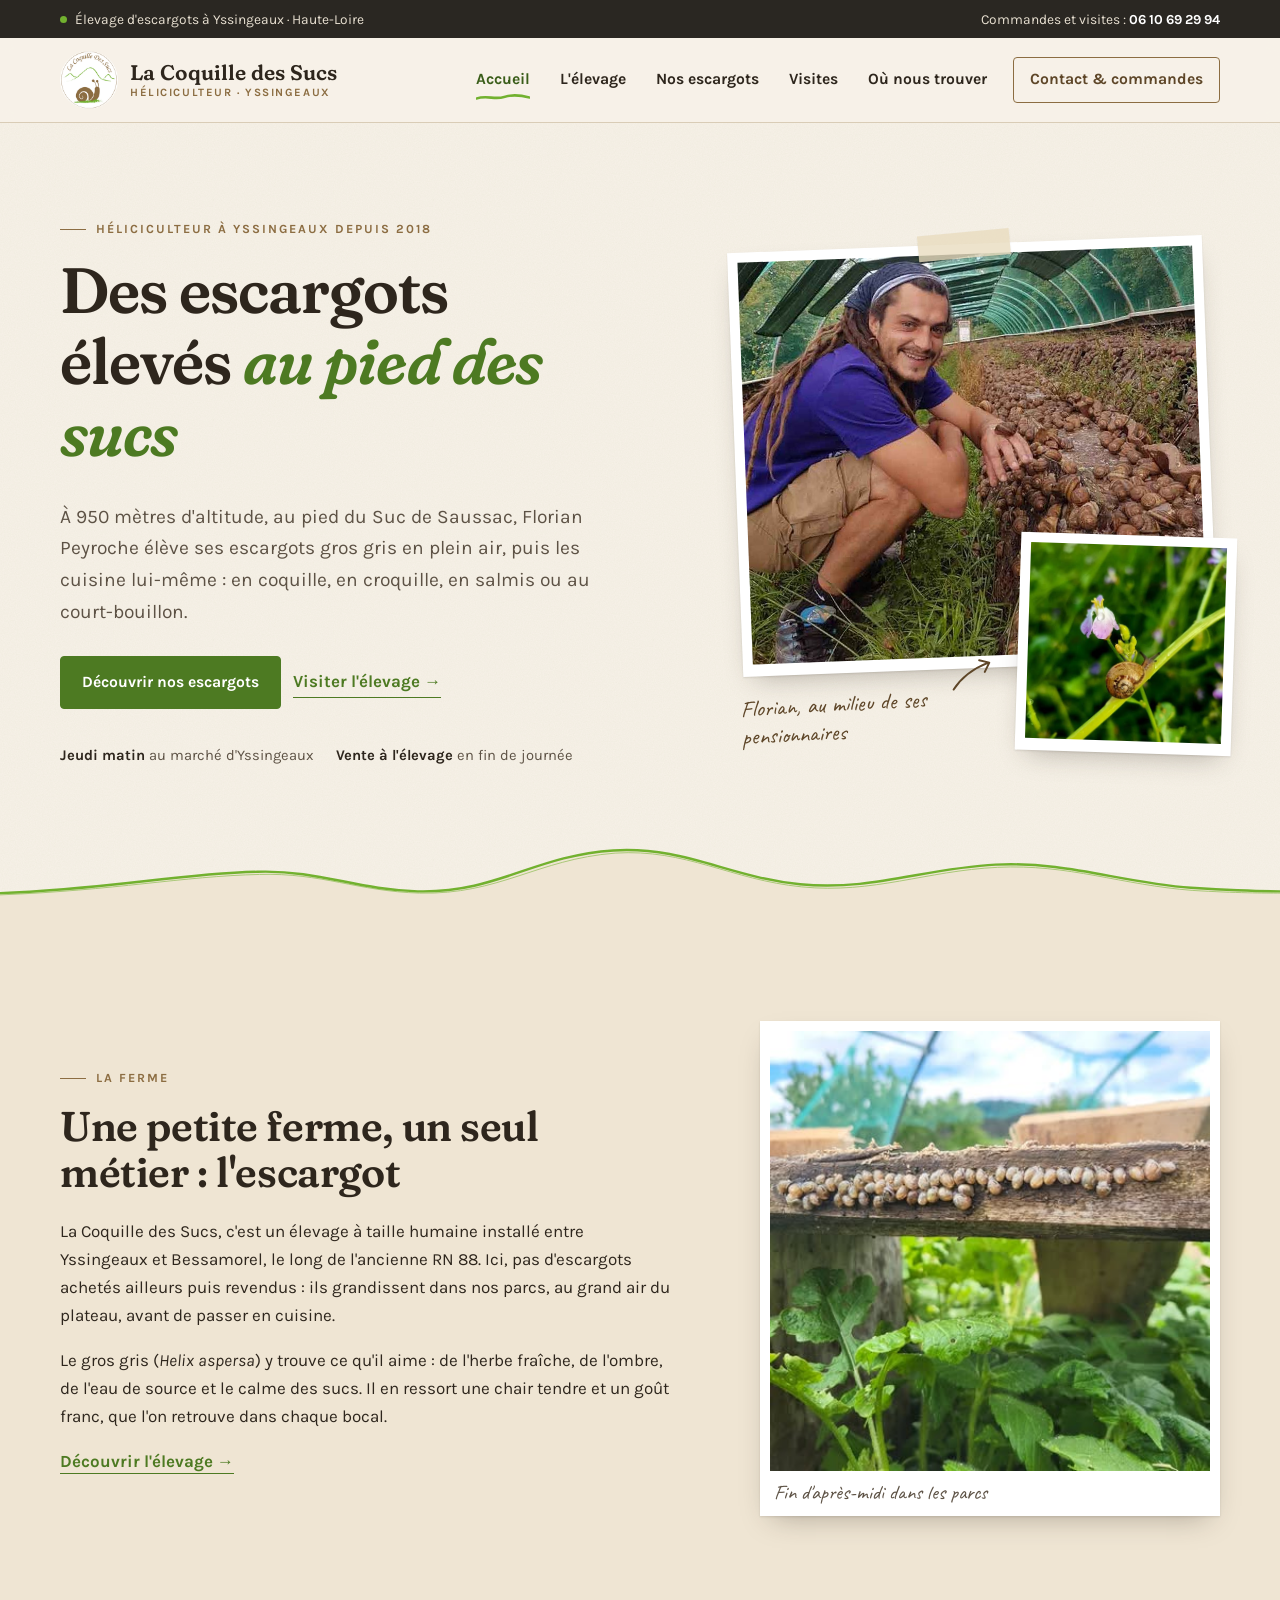
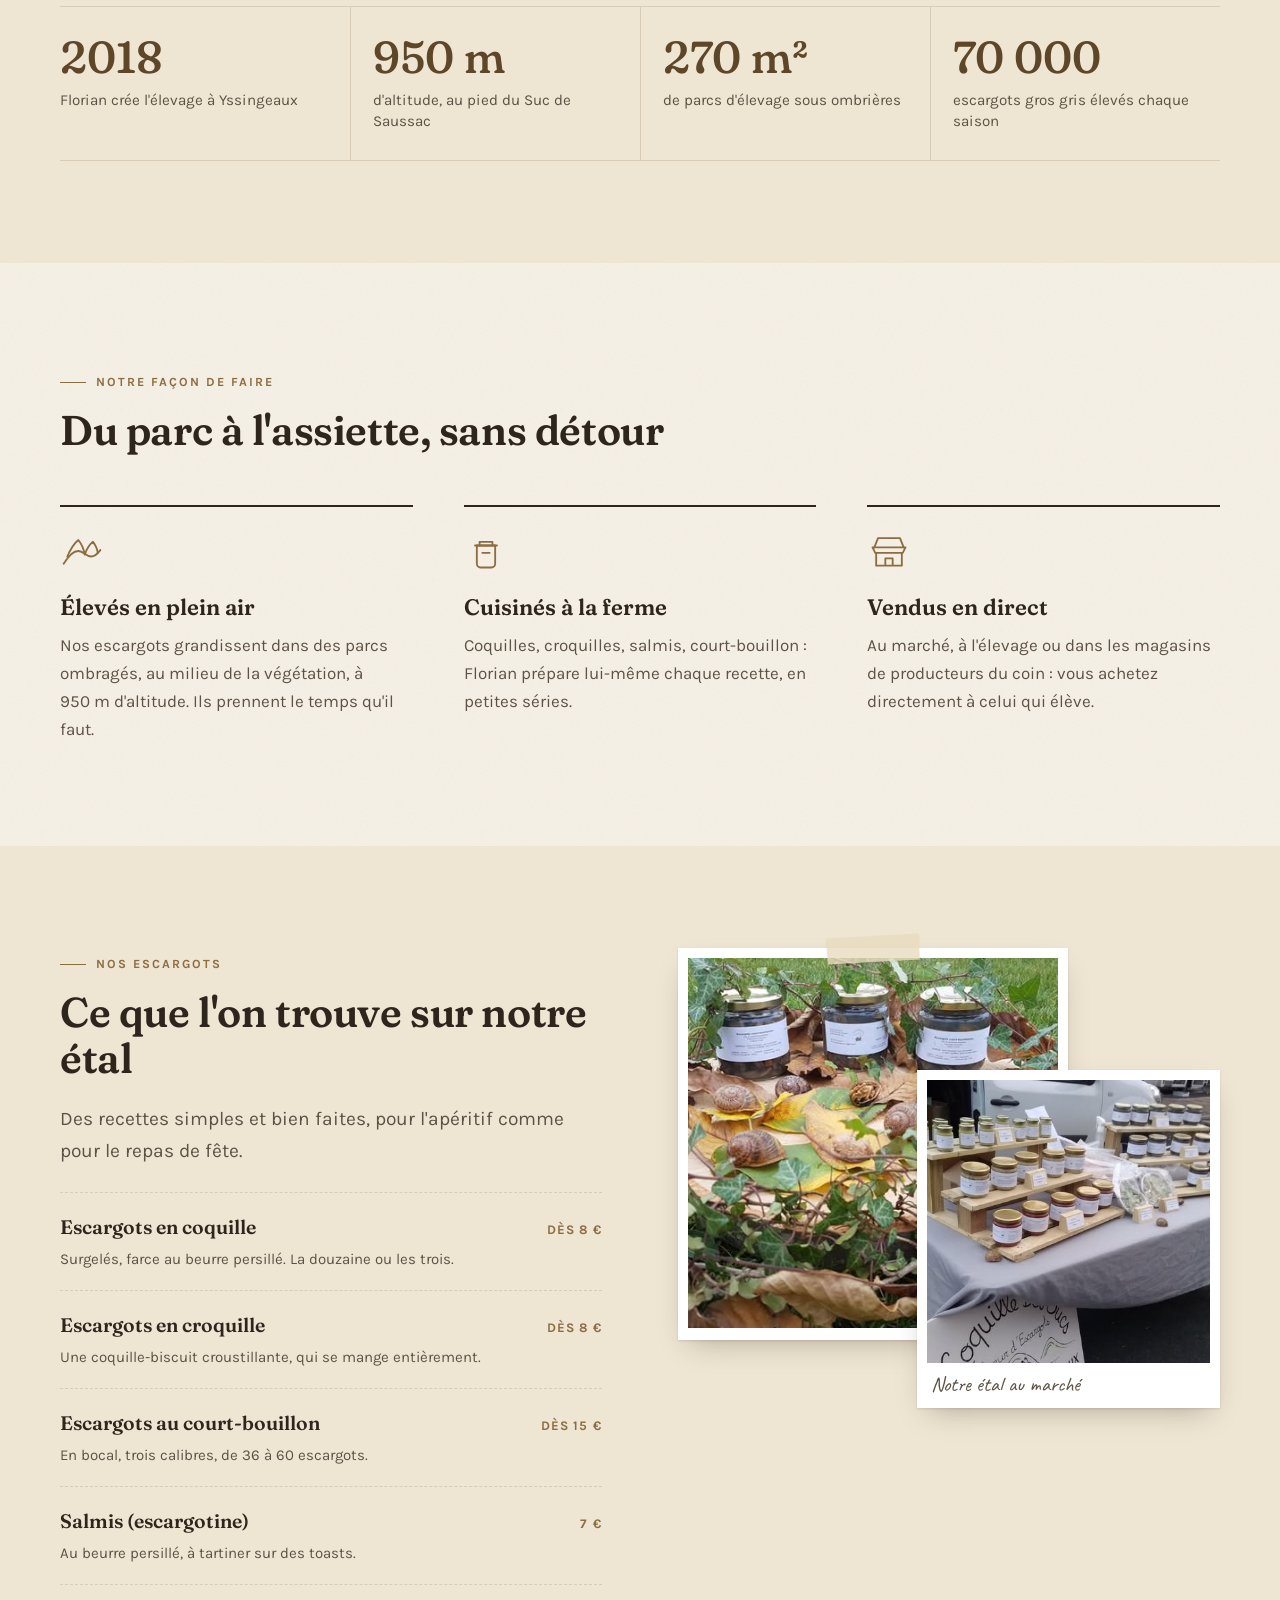
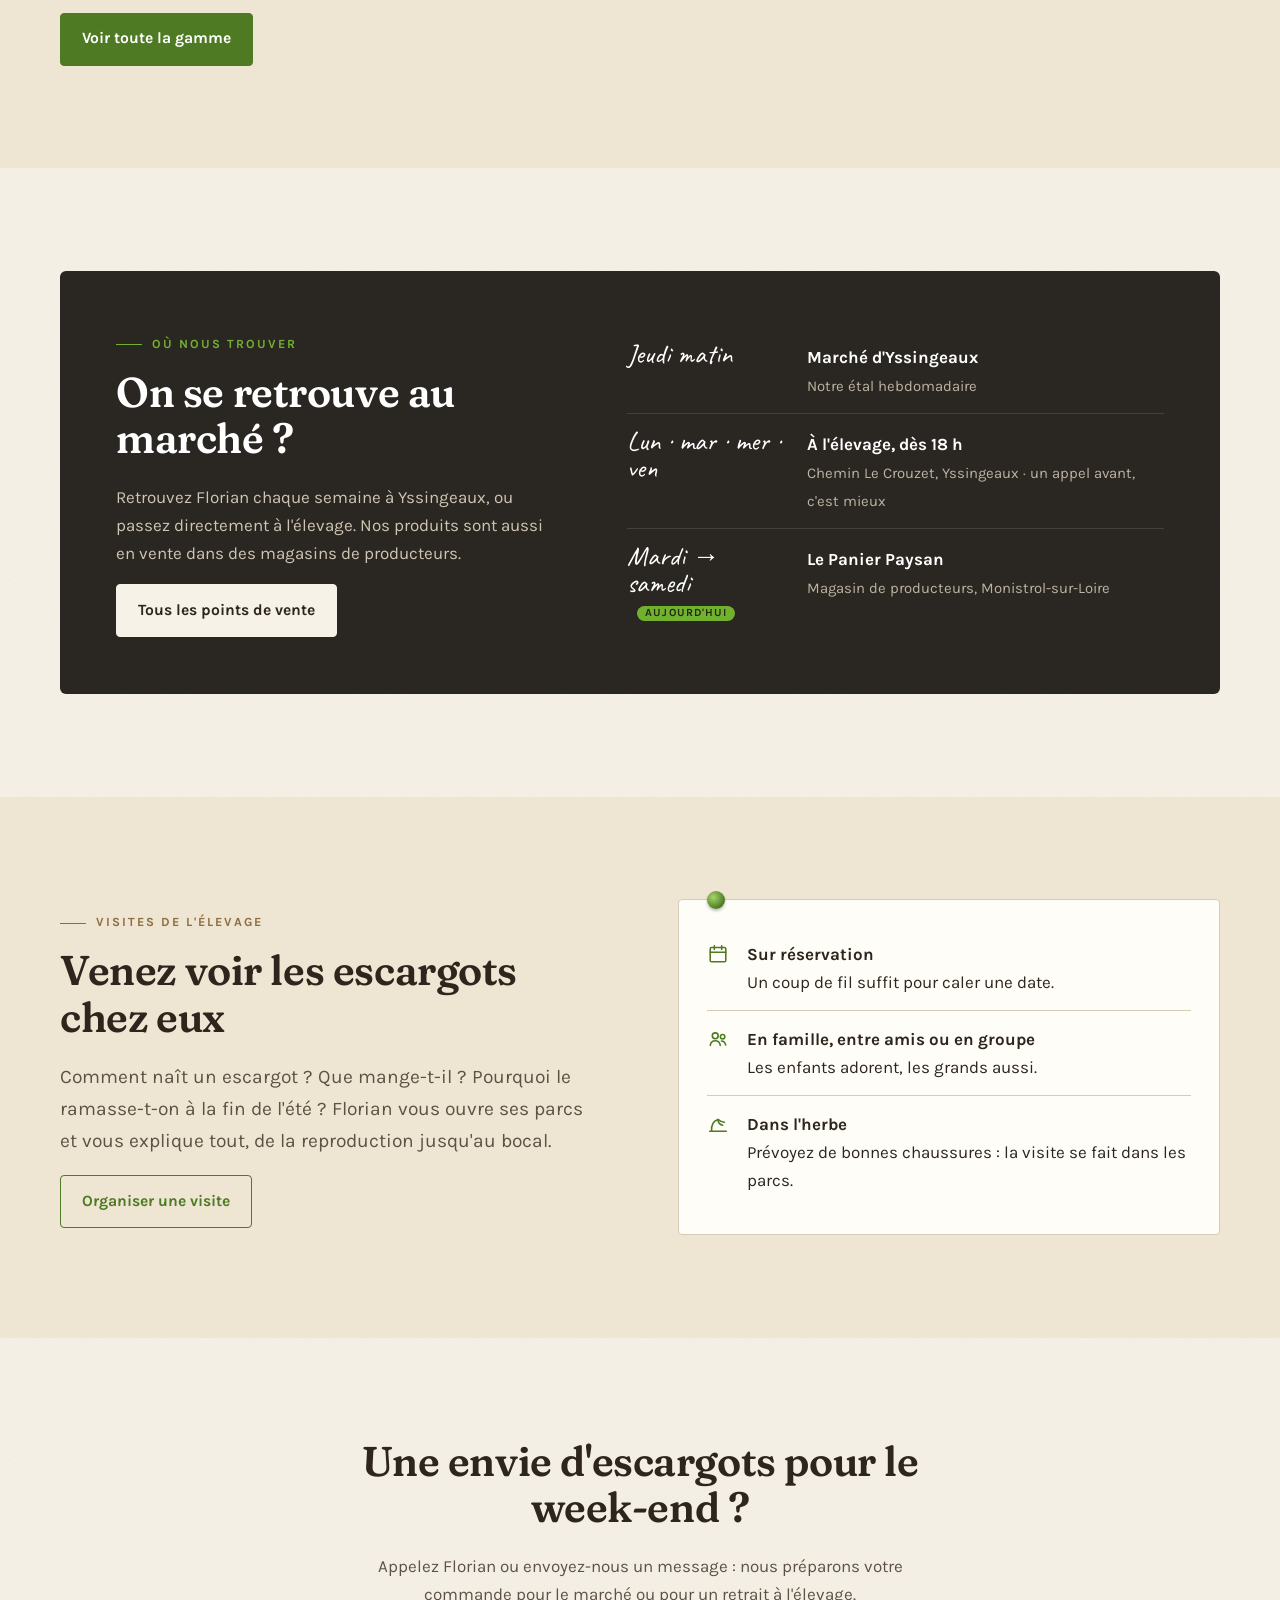
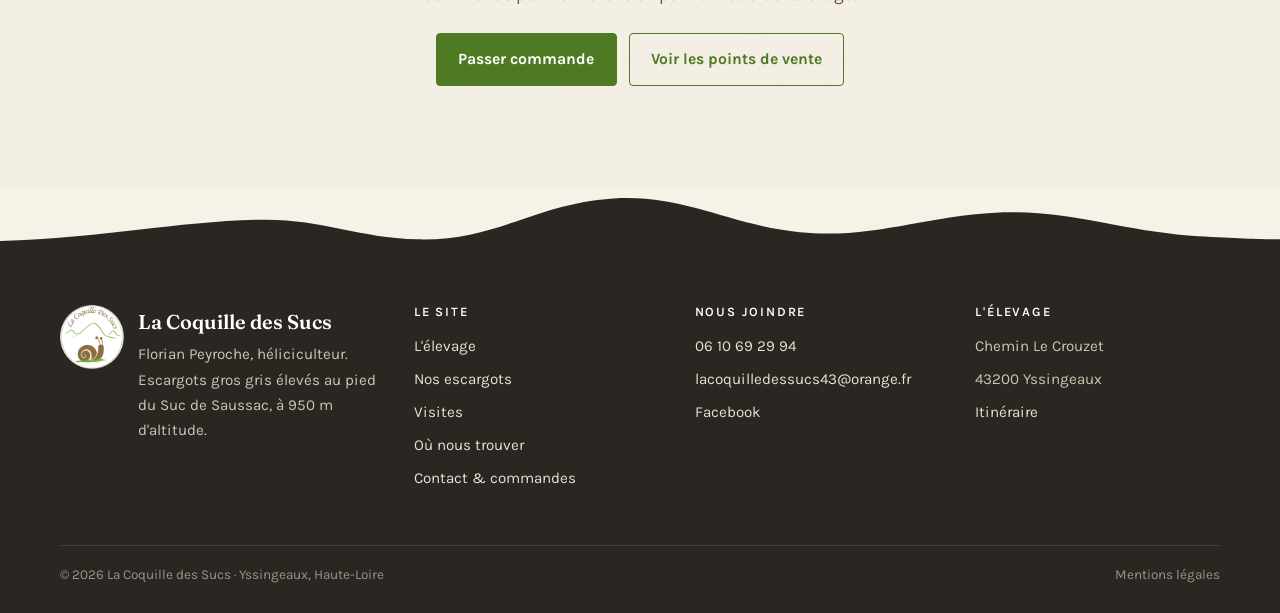
==== commit b3121cda: "Produits : vraie gamme, prix et photos de l'ancien site Co-Authored-By: Claude Opus 5.5 <noreply@ant" ====
--- a/index.html
+++ b/index.html
@@ -4,7 +4,7 @@
   <meta charset="utf-8">
   <meta name="viewport" content="width=device-width, initial-scale=1">
   <title>La Coquille des Sucs · Élevage d'escargots à Yssingeaux</title>
-  <meta name="description" content="Escargots gros gris élevés en plein air au pied du Suc de Saussac (Haute-Loire) et cuisinés à la ferme par Florian Peyroche : coquilles, croquilles, terrines, court-bouillon.">
+  <meta name="description" content="Escargots gros gris élevés en plein air au pied du Suc de Saussac (Haute-Loire) et cuisinés à la ferme par Florian Peyroche : coquilles, croquilles, salmis, court-bouillon.">
   <!-- ÉBAUCHE : la ligne suivante empêche Google d'indexer le site pendant la préparation.
        À supprimer sur toutes les pages le jour de la mise en ligne (voir README). -->
   <meta name="robots" content="noindex, nofollow">
@@ -13,7 +13,7 @@
   <meta property="og:locale" content="fr_FR">
   <meta property="og:site_name" content="La Coquille des Sucs">
   <meta property="og:title" content="La Coquille des Sucs · Élevage d'escargots à Yssingeaux">
-  <meta property="og:description" content="Escargots gros gris élevés en plein air au pied du Suc de Saussac (Haute-Loire) et cuisinés à la ferme par Florian Peyroche : coquilles, croquilles, terrines, court-bouillon.">
+  <meta property="og:description" content="Escargots gros gris élevés en plein air au pied du Suc de Saussac (Haute-Loire) et cuisinés à la ferme par Florian Peyroche : coquilles, croquilles, salmis, court-bouillon.">
   <meta property="og:image" content="assets/img/florian-parc.jpg">
   <link rel="icon" type="image/png" href="assets/img/favicon.png">
   <link rel="apple-touch-icon" href="assets/img/logo-180.png">
@@ -80,7 +80,7 @@
         <div>
           <span class="eyebrow">Héliciculteur à Yssingeaux depuis 2018</span>
           <h1>Des escargots élevés <em>au pied des sucs</em></h1>
-          <p class="lead">À 950&nbsp;mètres d'altitude, au pied du Suc de Saussac, Florian Peyroche élève ses escargots gros gris en plein air, puis les cuisine lui-même&nbsp;: en coquille, en croquille, en terrine ou au court-bouillon.</p>
+          <p class="lead">À 950&nbsp;mètres d'altitude, au pied du Suc de Saussac, Florian Peyroche élève ses escargots gros gris en plein air, puis les cuisine lui-même&nbsp;: en coquille, en croquille, en salmis ou au court-bouillon.</p>
           <div class="home-hero__actions">
             <a class="btn" href="produits.html">Découvrir nos escargots</a>
             <a class="link-arrow" href="visites.html">Visiter l'élevage</a>
@@ -147,7 +147,7 @@
           <article class="pillar reveal">
             <svg class="pillar__icon" viewBox="0 0 48 48" fill="none" stroke="currentColor" stroke-width="2" stroke-linecap="round" stroke-linejoin="round" aria-hidden="true"><path d="M14 18h20v20a4 4 0 0 1-4 4H18a4 4 0 0 1-4-4z"/><path d="M12 18h24M17 18v-4h14v4M20 26h8"/></svg>
             <h3>Cuisinés à la ferme</h3>
-            <p>Beurre persillé, croquilles, terrines, court-bouillon&nbsp;: Florian prépare lui-même chaque recette, en petites séries.</p>
+            <p>Coquilles, croquilles, salmis, court-bouillon&nbsp;: Florian prépare lui-même chaque recette, en petites séries.</p>
           </article>
           <article class="pillar reveal">
             <svg class="pillar__icon" viewBox="0 0 48 48" fill="none" stroke="currentColor" stroke-width="2" stroke-linecap="round" stroke-linejoin="round" aria-hidden="true"><path d="M6 20h36l-3 6H9z"/><path d="M10 26v14h28V26M8 20l4-10h24l4 10M20 40v-8h8v8"/></svg>
@@ -165,11 +165,10 @@
           <h2>Ce que l'on trouve sur notre étal</h2>
           <p class="lead" style="margin-bottom:1.6rem">Des recettes simples et bien faites, pour l'apéritif comme pour le repas de fête.</p>
           <ul class="showcase__list">
-            <li><strong>Escargots en coquille</strong><em>Surgelé</em><span>Farce au beurre persillé, à passer au four.</span></li>
-            <li><strong>Escargots en croquille</strong><em>Surgelé</em><span>Une coquille-biscuit croustillante, qui se mange entièrement.</span></li>
-            <li><strong>Salmis &amp; terrines</strong><em>Bocal</em><span>À tartiner&nbsp;: nature, au bleu ou façon bourguignonne.</span></li>
-            <li><strong>Escargots au court-bouillon</strong><em>Bocal</em><span>Prêts à cuisiner, selon vos envies.</span></li>
-            <li><strong>Brochettes panées</strong><em>Surgelé</em><span>Pour un apéritif qui change.</span></li>
+            <li><strong>Escargots en coquille</strong><em>dès 8&nbsp;€</em><span>Surgelés, farce au beurre persillé. La douzaine ou les trois.</span></li>
+            <li><strong>Escargots en croquille</strong><em>dès 8&nbsp;€</em><span>Une coquille-biscuit croustillante, qui se mange entièrement.</span></li>
+            <li><strong>Escargots au court-bouillon</strong><em>dès 15&nbsp;€</em><span>En bocal, trois calibres, de 36 à 60 escargots.</span></li>
+            <li><strong>Salmis (escargotine)</strong><em>7&nbsp;€</em><span>Au beurre persillé, à tartiner sur des toasts.</span></li>
           </ul>
           <a class="btn" href="produits.html">Voir toute la gamme</a>
         </div>
--- a/assets/css/style.css
+++ b/assets/css/style.css
@@ -678,3 +678,25 @@
   .brand__name small { font-size: .62rem; }
   .hero-visual .hand-note { max-width: 52%; }
 }
+
+/* Fiches produits avec photo et prix */
+.labels--two { grid-template-columns: 1fr 1fr; align-items: start; }
+@media (max-width: 960px) { .labels--two { grid-template-columns: 1fr; } }
+.label--product { padding: 0; overflow: hidden; }
+.label--product::after { display: none; }
+.label__img { width: 100%; aspect-ratio: 577 / 238; object-fit: cover; border-bottom: 1px solid var(--line); }
+.label__body { padding: 22px 24px 20px; display: flex; flex-direction: column; flex: 1; }
+.label__prices { list-style: none; margin: auto 0 0; padding: 0; border-top: 1px dashed var(--line); }
+.label__prices li {
+  display: flex; justify-content: space-between; align-items: baseline; gap: 14px;
+  padding: 10px 0; border-bottom: 1px dashed var(--line);
+}
+.label__fmt { font-weight: 700; line-height: 1.3; }
+.label__fmt small { display: block; font-weight: 400; font-size: .85rem; color: var(--ink-soft); }
+.label__price {
+  font-family: var(--serif); font-size: 1.35rem; font-weight: 600; color: var(--brown-deep); white-space: nowrap;
+  font-variation-settings: "SOFT" 100, "WONK" 1;
+}
+.label--note { background: var(--paper-deep); }
+.label--note p { margin-bottom: .7em; }
+.showcase__list em { white-space: nowrap; }
